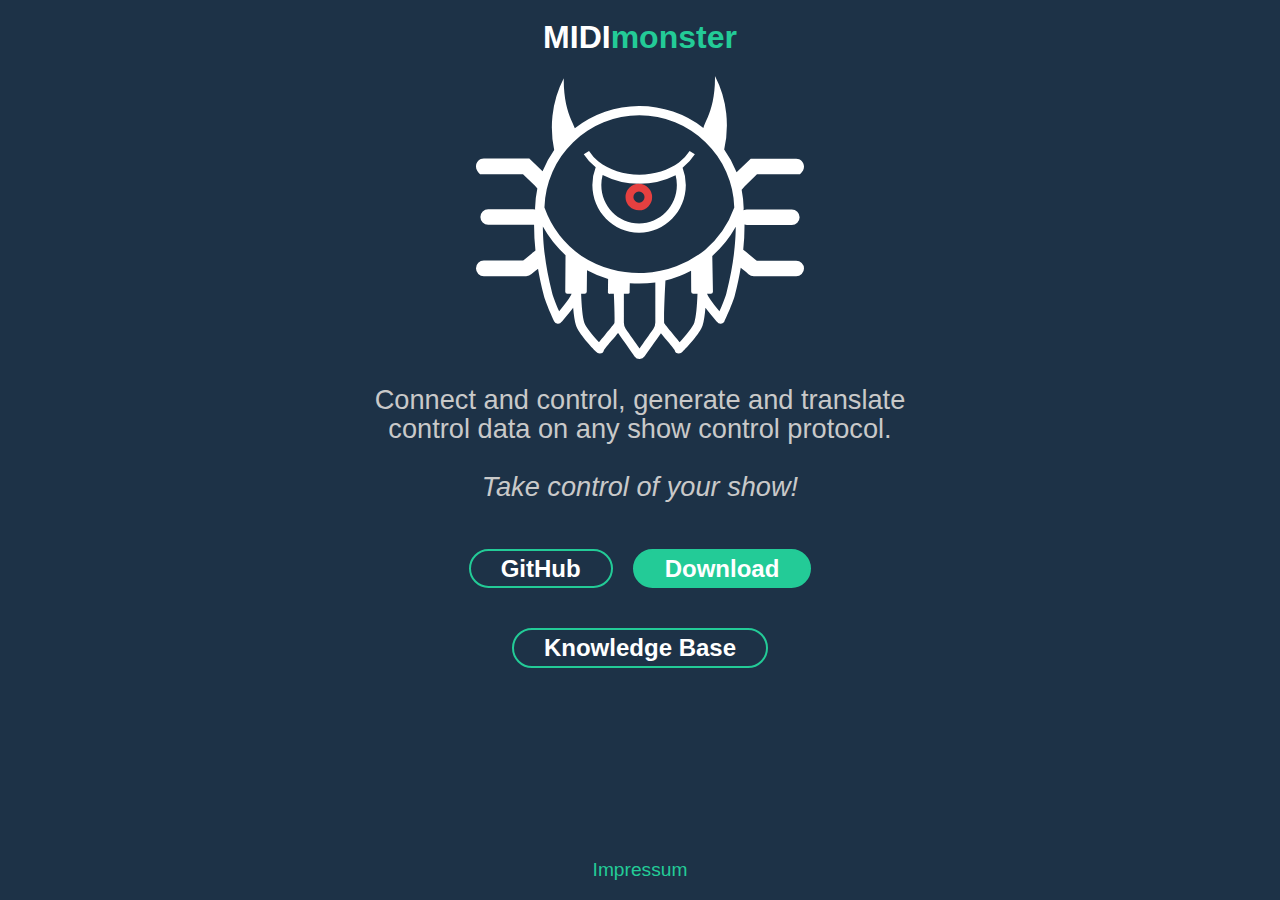
==== placeholder/index.html @ 8c2239d1 "Initial placeholder website" ====
<!DOCTYPE html>
<html>
	<head>
		<meta charset="utf-8">
		<title>MIDImonster</title>
		<link rel="stylesheet" href="style.css">
	</head>
	<body>
		<div class="container">
			<header>
				<a href="index.html">
					<h1 class="title">
						<span class="capitals_white">midi</span><span class="title-highlight_green">monster</span>
					</h1>
				</a>
				<div class="logo">
					<a href="index.html"><img src="assets/MIDImonster-logo.svg" alt="MIDImonster logo"></a>
				</div>
			</header>

			<div class="description">
				<p class="text">
					Connect and control, generate and translate <br/>
					control data on any show control protocol.
					<br/><br/>
					<em>Take control of your show!</em>
				</p>
			</div>
			<div class="buttons">
				<a href="https://github.com/cbdevnet/midimonster" class="button button-secondary">GitHub</a>
				<a href="https://github.com/cbdevnet/midimonster/releases" class="button button-cta download">Download</a>
			</div>
			<div class="buttons">
				<a href="https://kb.midimonster.net/" class="button button-secondary">Knowledge Base</a>
			</div>
		</div>
		<footer>
			<a href="impressum.html" class="button_inline text-highlight_green">Impressum</a>
		</footer>
	</body>
</html>
---- placeholder/style.css ----
html {
	height: 100%;
	width: 100%;
}

body {
	font-family: 'Open Sans', serif;
	margin: 0;
	padding: 0;
	height: 100vh;
	width: 100%;
	-webkit-font-smoothing: antialiased;
	overflow: -moz-scrollbars-none;
	-ms-overflow-style: none;
	background-color: rgba(29, 50, 71, 1);
	position: relative;
}

header {
	display: flex;
	align-items:center;
	flex-direction: column;
}

body::after {
	content: '';
	display: block;
	height: 50px; /* Set same as footer's height */
}

footer {
	position: absolute;
	bottom: 0;
	width: 100%;
	height: 50px;
	display: flex;
	flex-direction: row;
	justify-content: center;
}

.container {
	display: flex;
	align-items:center;
	flex-direction: column;
	position: relative;
	margin: 0 auto;
	padding:0;
	overflow-y: auto;
	width: 100%;
}

.container .logo {
	display: block;
	position: relative;
	background-color: transparent;
	width: 327.50px;
	height: 282.80px;
}

.container.impressum .logo, .container.datenschutz .logo {
	width: 150px;
	height: auto;
}

.container .title {
	background-color: rgba(255, 255, 255, 0);
	text-align: center;
	letter-spacing: 0px;
	color: rgba(35, 203, 151, 1);
	-webkit-text-stroke: 1px rgba(0, 0, 0, 0);
	font-size: 2rem;
	line-height: 2.1rem;
	font-weight: 700;
	font-style: normal;
	font-family: 'Open Sans', Arial;
	text-decoration: none;
	box-shadow: none;
}

h3 {
	background-color: rgba(255, 255, 255, 0);
	text-align: left;
	letter-spacing: 0px;
	color: rgba(255, 255, 255, 1);
	-webkit-text-stroke: 1px rgba(0, 0, 0, 0);
	font-size: 1.5rem;
	line-height: 1.6rem;
	font-weight: 700;
	font-style: normal;
	font-family: 'Open Sans', Arial;
	text-decoration: none;
	box-shadow: none;
}

.container .capitals_white {
	color: rgba(255, 255, 255, 1);
	font-weight: 700;
	font-style: normal;
	font-size: 2rem;
	line-height: 2.1rem;
	font-family: 'Open Sans', Arial;
	letter-spacing: 0;
	text-decoration: none;
	text-transform: uppercase;
}

.title-highlight_green {
	color: rgba(35, 203, 151, 1);
	font-weight: 700;
	font-style: normal;
	font-size: 2rem;
	line-height: 2.1rem;
	font-family: 'Open Sans', Arial;
	letter-spacing: 0;
	text-decoration: none;
}

.text-highlight_green, .link {
	color: rgba(35, 203, 151, 1);
	font-weight: 400;
	font-style: normal;
	font-size: 1.7rem;
	line-height: 1.8rem;
	font-family: 'Open Sans', Arial;
	letter-spacing: 0;
	text-decoration: none;
}

.container .description {
	background-color: rgba(255, 255, 255, 0);
	text-align: center;
	letter-spacing: 0px;
	color: rgba(201, 201, 201, 1);
	-webkit-text-stroke: 1px rgba(0, 0, 0, 0);
	font-size: 1.7rem;
	line-height: 1.8rem;
	font-weight: 400;
	font-style: normal;
	font-family: 'Open Sans', Arial;
	text-decoration: none;
	box-shadow: none;
	width: 45vw;
	margin: 0 auto;

}

.container .text {
	color: rgba(201, 201, 201, 1);
	font-weight: 400;
	font-style: normal;
	font-size: 1.7rem;
	line-height: 1.8rem;
	font-family: 'Open Sans', Arial;
	letter-spacing: 0;
	text-decoration: none;
}

.container .buttons {
	display: flex;
	flex-direction: row;
	margin: 20px auto;
}

.container .button {
	display: block;
	padding: 5px 30px;
	margin: 0 10px;
	text-align: center;
	letter-spacing: 0px;
	color: rgba(255, 255, 255, 1);
	-webkit-text-stroke: 1px rgba(0, 0, 0, 0);
	font-size: 1.5rem;
	line-height: 1.6rem;
	font-weight: 700;
	font-style: normal;
	font-family: 'Open Sans', Arial;
	text-decoration: none;
	box-shadow: none;
	overflow-x: unset;
	overflow-y: unset;
	border-bottom-color: rgba(35, 203, 151, 1);
	border-bottom-style: solid;
	border-bottom-width: 2px;
	border-left-color: rgba(35, 203, 151, 1);
	border-left-style: solid;
	border-left-width: 2px;
	border-right-color: rgba(35, 203, 151, 1);
	border-right-style: solid;
	border-right-width: 2px;
	border-top-color: rgba(35, 203, 151, 1);
	border-top-style: solid;
	border-top-width: 2px;
	border-top-left-radius: 34px;
	border-top-right-radius: 34px;
	border-bottom-left-radius: 34px;
	border-bottom-right-radius: 34px;
}

.button-cta {
	background-color: rgba(35, 203, 151, 1);
	color: rgba(255,255,255,1)
}

.button-secondary {
	background-color: transparent;
}

.container .heading {
	margin: 30px auto 0 auto;
	padding: 0;
	background-color: rgba(255, 255, 255, 0);
	line-height: 40px;
	letter-spacing: 0px;
	color: rgba(255, 255, 255, 1);
	-webkit-text-stroke: 1px rgba(0, 0, 0, 0);
	font-size: 2rem;
	line-height: 2.1rem;
	font-weight: 700;
	font-style: normal;
	font-family: 'Open Sans', Arial;
	text-decoration: none;
	box-shadow: none;
}

a {
	text-decoration: none;
}


.button_inline {
	display: inline-block;
	margin: 10px 20px;
	font-size: 1.2rem;
	line-height: 1.3rem;
}


p{
	color: rgba(201, 201, 201, 1);
	font-weight: 400;
	font-style: normal;
	font-size: 1.2rem;
	line-height: 1.3rem;
	font-family: 'Open Sans', Arial;
	letter-spacing: 0;
	text-decoration: none;
}

span.space {
	display: block;
	width:100%;
	height: 2.5rem;
}

.text-aligh-left-50vw {
	width: 50vw;
	text-align: left;
}
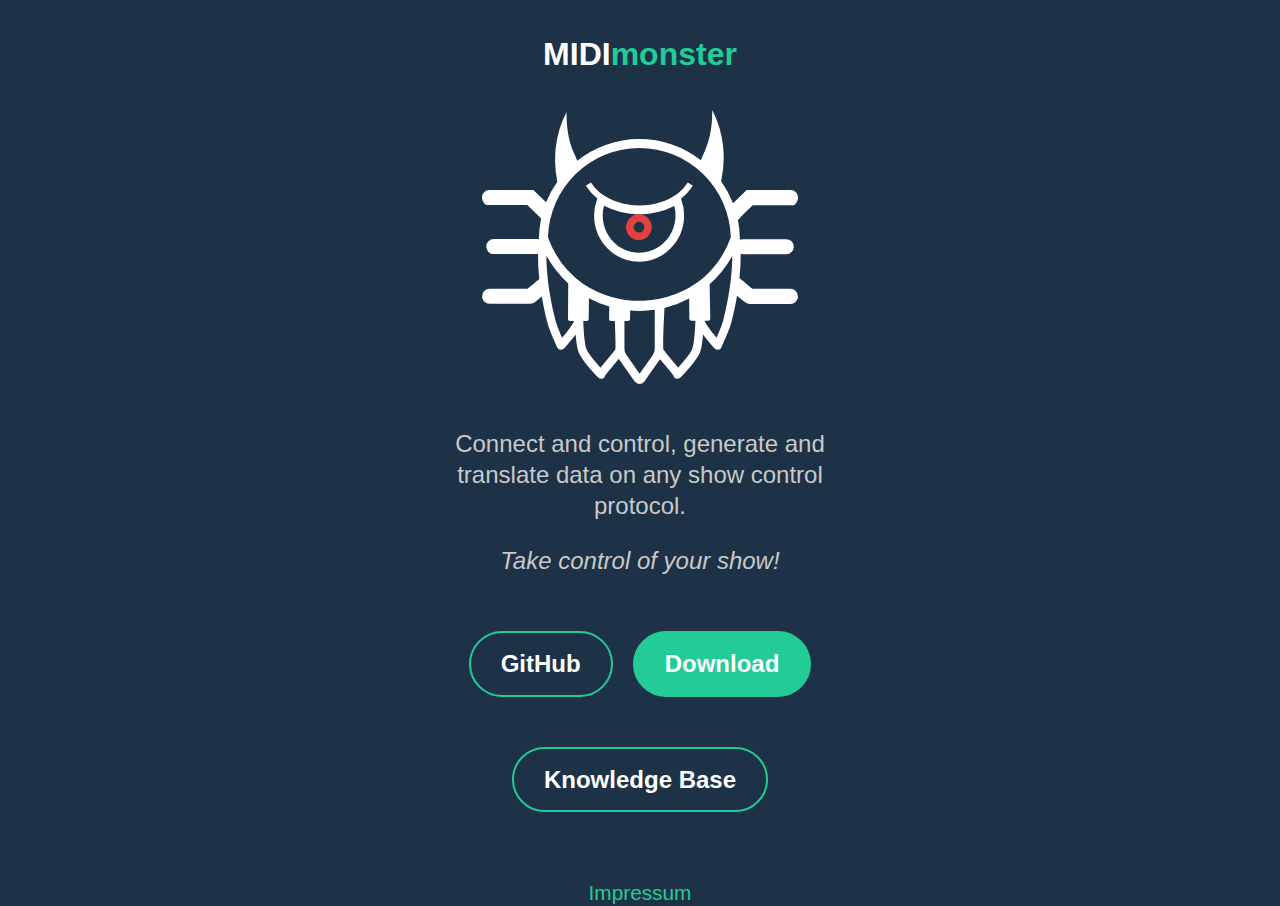
==== commit 83f044e7: "add responsive" ====
--- a/placeholder/index.html
+++ b/placeholder/index.html
@@ -2,40 +2,47 @@
 <html>
 	<head>
 		<meta charset="utf-8">
+		<meta name="viewport" content="width=device-width, initial-scale=1">
 		<title>MIDImonster</title>
-		<link rel="stylesheet" href="style.css">
+		<link rel="stylesheet" href="css/main-and-mobile.css">
+		<link rel="stylesheet" media="(min-device-width: 375px) and (max-device-width: 768px)" href="css/min-375px-max-768px.css">
+		<link rel="stylesheet" media="(min-device-width: 768px)" href="css/min-768px.css">
 	</head>
 	<body>
-		<div class="container">
-			<header>
-				<a href="index.html">
-					<h1 class="title">
-						<span class="capitals_white">midi</span><span class="title-highlight_green">monster</span>
-					</h1>
-				</a>
-				<div class="logo">
-					<a href="index.html"><img src="assets/MIDImonster-logo.svg" alt="MIDImonster logo"></a>
+
+		<header class="center-half">
+			<a href="index.html">
+				<h1 class="title">
+					<span class="capitals_white">midi</span><span class="title-highlight_green">monster</span>
+				</h1>
+			</a>
+			<div class="logo">
+				<a href="index.html"><img src="assets/MIDImonster-logo.svg" alt="MIDImonster logo"></a>
+			</div>
+		</header>
+
+
+		<main class="center-half">
+				<div class="description">
+					<p class="text">
+						Connect and control, generate and translate data on any show control protocol.
+					</p>
+					<p class="text italic">
+						Take control of your show!
+					</p>
 				</div>
-			</header>
+				<div class="buttons">
+					<a href="https://github.com/cbdevnet/midimonster" class="button button-secondary">GitHub</a>
+					<a href="https://github.com/cbdevnet/midimonster/releases" class="button button-cta download">Download</a>
+				</div>
+				<div class="buttons">
+					<a href="https://kb.midimonster.net/" class="button button-secondary">Knowledge Base</a>
+				</div>
+		</main>
 
-			<div class="description">
-				<p class="text">
-					Connect and control, generate and translate <br/>
-					control data on any show control protocol.
-					<br/><br/>
-					<em>Take control of your show!</em>
-				</p>
-			</div>
-			<div class="buttons">
-				<a href="https://github.com/cbdevnet/midimonster" class="button button-secondary">GitHub</a>
-				<a href="https://github.com/cbdevnet/midimonster/releases" class="button button-cta download">Download</a>
-			</div>
-			<div class="buttons">
-				<a href="https://kb.midimonster.net/" class="button button-secondary">Knowledge Base</a>
-			</div>
-		</div>
+
 		<footer>
-			<a href="impressum.html" class="button_inline text-highlight_green">Impressum</a>
+			<a href="impressum.html" class="button_inline text-small text-highlight_green ">Impressum</a>
 		</footer>
 	</body>
 </html>
--- a/placeholder/css/main-and-mobile.css
+++ b/placeholder/css/main-and-mobile.css
@@ -0,0 +1,290 @@
+html {
+	height: 100%;
+	width: 100%;
+}
+
+body {
+	font-family: 'Open Sans', serif;
+	margin: 0;
+	padding: 0;
+	height: 100vh;
+	width: 100%;
+	-webkit-font-smoothing: antialiased;
+	overflow: -moz-scrollbars-none;
+	-ms-overflow-style: none;
+	background-color: rgba(29, 50, 71, 1);
+	position: relative;
+}
+
+.flex-vertical-reverse{
+	display: flex;
+	align-items:center;
+	flex-direction: column-reverse;
+}
+
+.flex-vertical {
+	display: flex;
+	align-items:center;
+	flex-direction: column;
+}
+
+.flex-horizonthal-reverse{
+	display: flex;
+	align-items:center;
+	flex-direction: row-reverse;
+}
+
+.flex-horizonthal {
+	display: flex;
+	align-items:center;
+	flex-direction: row;
+}
+
+body::after {
+	content: '';
+	display: block;
+	height: 50px; /* Set same as footer's height */
+}
+
+footer {
+	bottom: 0;
+	width: 100%;
+	height: 50px;
+	display: flex;
+	flex-direction: row;
+	justify-content: center;
+}
+
+body {
+	display: flex;
+	align-items:center;
+	flex-direction: column;
+	position: relative;
+	margin: 0 auto;
+	padding:0;
+	overflow-y: auto;
+	width: 100%;
+}
+
+.logo {
+	display: block;
+	position: relative;
+	background-color: transparent;
+	width: 70%;
+	margin: 0 auto;
+}
+
+body.impressum .logo, body.datenschutz .logo {
+	width: 150px;
+	height: auto;
+}
+
+.buttons {
+	display: flex;
+	flex-direction: column;
+	margin: 20px auto;
+	justify-content:center;
+}
+
+.button {
+	display: block;
+	padding: 15px 30px;
+	margin: 5px 10px;
+	text-align: center;
+	letter-spacing: 0px;
+	color: rgba(255, 255, 255, 1);
+	-webkit-text-stroke: 1px rgba(0, 0, 0, 0);
+	font-weight: 700;
+	font-style: normal;
+	font-family: 'Open Sans', Arial;
+	text-decoration: none;
+	box-shadow: none;
+	overflow-x: unset;
+	overflow-y: unset;
+	border-bottom-color: rgba(35, 203, 151, 1);
+	border-bottom-style: solid;
+	border-bottom-width: 2px;
+	border-left-color: rgba(35, 203, 151, 1);
+	border-left-style: solid;
+	border-left-width: 2px;
+	border-right-color: rgba(35, 203, 151, 1);
+	border-right-style: solid;
+	border-right-width: 2px;
+	border-top-color: rgba(35, 203, 151, 1);
+	border-top-style: solid;
+	border-top-width: 2px;
+	border-top-left-radius: 34px;
+	border-top-right-radius: 34px;
+	border-bottom-left-radius: 34px;
+	border-bottom-right-radius: 34px;
+}
+
+.button-cta {
+	background-color: rgba(35, 203, 151, 1);
+	color: rgba(255,255,255,1)
+}
+
+.button-secondary {
+	background-color: transparent;
+}
+
+
+
+.button_inline {
+	display: inline-block;
+	margin: 10px 20px;
+	font-size: 1.2rem;
+	line-height: 1.3rem;
+}
+
+
+span.space {
+	display: block;
+	width: 100%;
+	height: 0.5rem;
+}
+
+.text-aligh-left-50vw {
+	width: 50vw;
+	text-align: left;
+}
+
+.center-half {
+	width: 80vw;
+	margin: 0 auto;
+}
+
+/* =========================== */
+/* ========= FONTS =========== */
+/* =========================== */
+.italic {
+	font-style: italic;
+}
+
+a {
+	text-decoration: none;
+}
+
+p{
+	color: rgba(201, 201, 201, 1);
+	font-weight: 400;
+	font-style: normal;
+	font-size: 1rem;
+	line-height: 1.2rem;
+	font-family: 'Open Sans', Arial;
+	letter-spacing: 0;
+	text-decoration: none;
+}
+
+.description {
+	background-color: rgba(255, 255, 255, 0);
+	text-align: center;
+	letter-spacing: 0px;
+	color: rgba(201, 201, 201, 1);
+	-webkit-text-stroke: 1px rgba(0, 0, 0, 0);
+	font-weight: 400;
+	font-style: normal;
+	font-family: 'Open Sans', Arial;
+	text-decoration: none;
+	box-shadow: none;
+	margin: 40px auto;
+}
+
+.text {
+	color: rgba(201, 201, 201, 1);
+	font-weight: 400;
+	font-family: 'Open Sans', Arial;
+	letter-spacing: 0;
+	text-decoration: none;
+	margin: 1.5rem 0;
+}
+
+.title {
+	background-color: rgba(255, 255, 255, 0);
+	text-align: center;
+	letter-spacing: 0px;
+	color: rgba(35, 203, 151, 1);
+	-webkit-text-stroke: 1px rgba(0, 0, 0, 0);
+	font-weight: 700;
+	font-style: normal;
+	font-family: 'Open Sans', Arial;
+	text-decoration: none;
+	box-shadow: none;
+	font-size: 1.7rem;
+	line-height: 1.8rem;
+}
+
+h3 {
+	background-color: rgba(255, 255, 255, 0);
+	text-align: left;
+	letter-spacing: 0px;
+	color: rgba(255, 255, 255, 1);
+	-webkit-text-stroke: 1px rgba(0, 0, 0, 0);
+	font-size: 1.7rem;
+	line-height: 1.8rem;
+	font-weight: 700;
+	font-style: normal;
+	font-family: 'Open Sans', Arial;
+	text-decoration: none;
+	box-shadow: none;
+}
+
+.capitals_white {
+	color: rgba(255, 255, 255, 1);
+	font-weight: 700;
+	font-style: normal;
+	font-family: 'Open Sans', Arial;
+	letter-spacing: 0;
+	text-decoration: none;
+	text-transform: uppercase;
+}
+
+.title-highlight_green {
+	color: rgba(35, 203, 151, 1);
+	font-weight: 700;
+	font-style: normal;
+	font-family: 'Open Sans', Arial;
+	letter-spacing: 0;
+	text-decoration: none;
+}
+
+.text-highlight_green, .link {
+	color: rgba(35, 203, 151, 1);
+	font-weight: 400;
+	font-style: normal;
+	font-family: 'Open Sans', Arial;
+	letter-spacing: 0;
+	text-decoration: none;
+}
+
+.text-small {
+	font-weight: 400;
+	font-size: 1rem;
+	line-height: 1.2rem;
+	font-family: 'Open Sans', Arial;
+	letter-spacing: 0;
+	text-decoration: none;
+	margin: 2rem 0;
+}
+
+.button, .text{
+	font-size: 1.5rem;
+	line-height: 1.6rem;
+}
+
+.heading {
+  margin: 30px auto 0 auto;
+  padding: 0;
+  background-color: rgba(255, 255, 255, 0);
+  line-height: 40px;
+  letter-spacing: 0px;
+  color: rgba(255, 255, 255, 1);
+  -webkit-text-stroke: 1px rgba(0, 0, 0, 0);
+  font-size: 2rem;
+  line-height: 2.1rem;
+  font-weight: 700;
+  font-style: normal;
+  font-family: 'Open Sans', Arial;
+  text-decoration: none;
+  box-shadow: none;
+}
--- a/placeholder/css/min-375px-max-768px.css
+++ b/placeholder/css/min-375px-max-768px.css
@@ -0,0 +1,39 @@
+/* Smartphones (portrait) ----------- */
+@media only screen and (min-device-width: 376px) and (max-device-width: 600px) {
+  .center-half {
+    width: 70vw;
+  }
+
+  .logo {
+  	width: 70%;
+  }
+
+  .buttons {
+  	flex-direction: row;
+  }
+
+  .text, .button {
+  	font-size: 1.1rem;
+  	line-height: 1.2rem;
+  }
+}
+
+@media only screen and (min-width: 601px) and (max-width: 768px) {
+  .center-half {
+    width: 60vw;
+  }
+
+  .logo {
+  	width: 60%;
+  }
+
+  .buttons {
+  	flex-direction: row;
+    padding: 10px 30px;
+  }
+
+  .text, .button {
+  	font-size: 1.1rem;
+  	line-height: 1.2rem;
+  }
+}
--- a/placeholder/css/min-768px.css
+++ b/placeholder/css/min-768px.css
@@ -0,0 +1,55 @@
+@media only screen and (min-width: 769px) and (max-width: 1024px) {
+  .center-half {
+    width: 65vw;
+  }
+
+  .logo {
+  	width: 50%;
+  }
+
+  .buttons {
+  	flex-direction: row;
+    padding: 10px 30px;
+  }
+
+  .text, .button {
+  	font-size: 1.1rem;
+  	line-height: 1.3rem;
+  }
+  .description {
+    width: 80%;
+  }
+}
+
+@media only screen and (min-width: 1025px) {
+  .center-half {
+    width: 55vw;
+  }
+
+  .logo {
+  	width: 45%;
+  }
+
+  .buttons {
+  	flex-direction: row;
+    padding: 10px 30px;
+  }
+
+  .text, .button {
+  	font-size: 1.5em;
+  	line-height: 1.3em;
+  }
+  .description {
+    width: 60%;
+  }
+
+  .text-small {
+    font-size: 1.3em;
+  	line-height: 1.3em;
+  }
+
+  .title {
+    font-size: 2em;
+  	line-height: 2.1em;
+  }
+}
